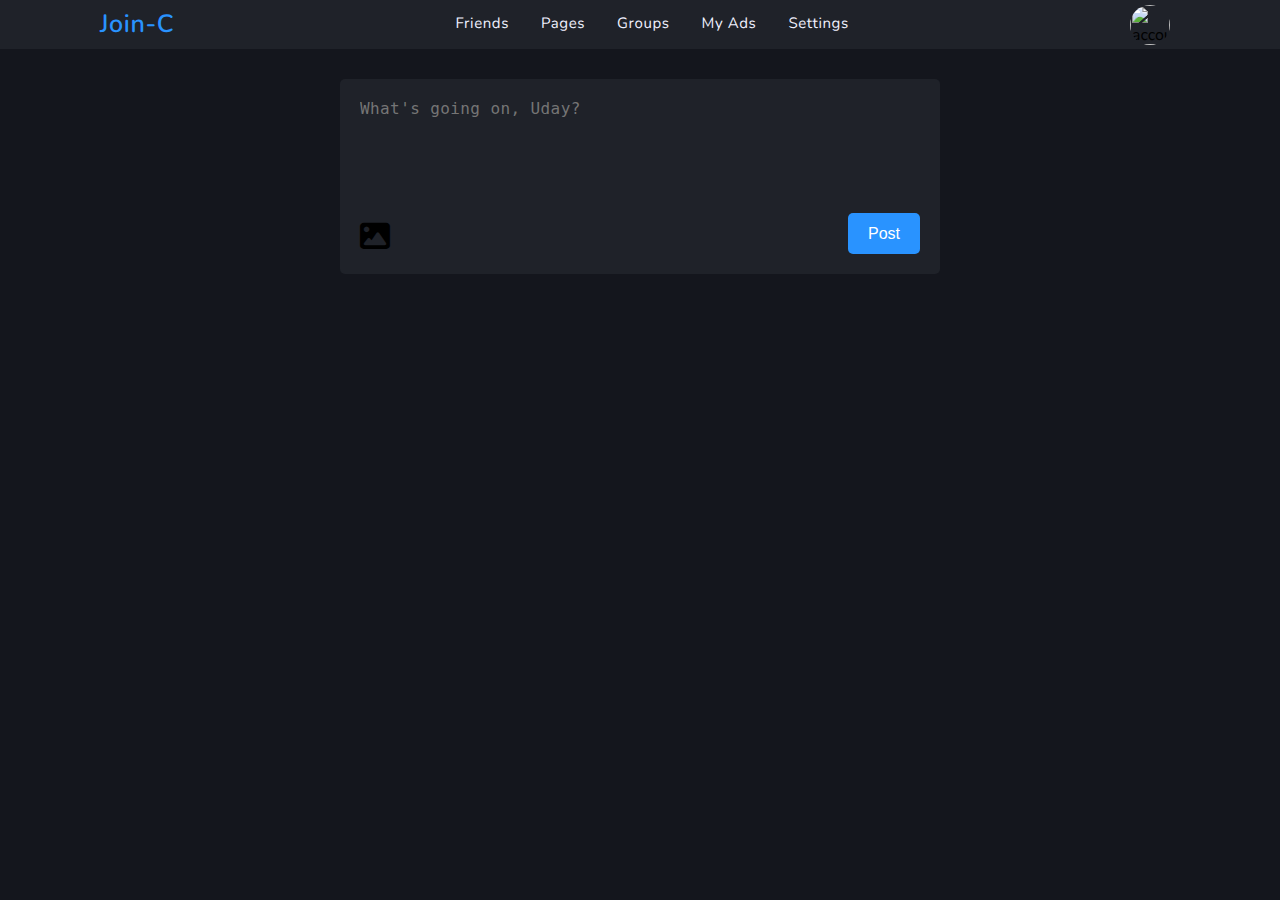
==== index.html @ b22f1b43 "login page created" ====
<!DOCTYPE html>
<html lang="en">

<head>

  <meta charset="UTF-8">
  <meta http-equiv="X-UA-Compatible" content="IE=edge">
  <meta name="viewport" content="width=device-width, initial-scale=1.0">
  <title>Join-C</title>
  <link rel="stylesheet" href="./assests/styles/index.css" media="all">
  <script defer src="./assests/script/index.js"></script>
  <link rel="Shortcut icon" href="./assets/images/logo.png" type="image/x-icon">
  <link rel="preconnect" href="https://fonts.googleapis.com">
  <link rel="preconnect" href="https://fonts.gstatic.com" crossorigin>
  <link
    href="https://fonts.googleapis.com/css2?family=Nunito:ital,wght@0,200;0,300;0,400;0,500;0,600;0,700;0,800;1,600;1,700&display=swap"
    rel="stylesheet">
  <link rel="stylesheet" href="https://cdnjs.cloudflare.com/ajax/libs/font-awesome/6.3.0/css/all.min.css" />

</head>

<body data-new-gr-c-s-check-loaded="14.1101.0" data-gr-ext-installed="">
  <header>
    <div class="container flex">
      <div class="head-1">
        <h1>Join-C</h1>
      </div>
      <nav>
        <ul>
          <li><a href="#">Friends</a></li>
          <li><a href="#">Pages</a></li>
          <li><a href="#">Groups</a></li>
          <li><a href="#">My Ads</a></li>
          <li><a href="#">Settings</a></li>
        </ul>
      </nav>
      <div class="icon-1">
        <img src="./assets/images/logo.png" title="account-info">
        <div id="account-info"></div>
      </div>
    </div>
  </header>

  <main>
    <div class="container">
      <div id="form">
        <textarea name="textarea" id="textarea" rows="6" placeholder="What's going on, Uday?"></textarea>
        <div id="content">
          <label for="upload-file" class="upload-file">
            <i class="fa-solid fa-image"></i>
            <span id="file-name"></span>
          </label>
          <input type="file" name="upload-file" id="upload-file">
          <button id="submit-file">Post</button>
        </div>
      </div>
      <div id="post-area">

      </div>
    </div>
  </main>
</body>

</html>
---- assests/styles/index.css ----
@import url(./reset.css);

/* CONTAINER */

.container {
  width: min(100% - 30px, 1080px);
  margin-inline: auto;
}

body {
  background-color: #14161d;
}

/* HEADER */

header {
  background-color: #1f2229;
}

header .flex {
  display: flex;
  justify-content: space-between;
}

.head-1 h1 {
  font-size: 25px;
  color: #2993ff;
  font-weight: 600;
  line-height: 49px;
  letter-spacing: 0.6px;
}

nav ul {
  list-style-type: none;
  margin: 0;
  padding: 0;
  overflow: hidden;
}

nav ul li {
  display: inline;
  float: left;
}

nav ul li a {
  flex: 1;
  display: block;
  padding: 13px 16px;
  text-align: center;
  color: #f0f1ff;
  font-size: 15px;
  letter-spacing: 0.6px;
  text-decoration: none;
  transition: all 0.5s ease-out;
}

nav ul li a:hover,
a:focus,
a:active {
  background-color: #2993ff;
}

.icon-1 {
  margin: auto 0;
  cursor: pointer;
}

.icon-1 img {
  height: 40px;
  width: 40px;
  border-radius: 50%;
  float: left;
  margin-right: 10px;
}

/* HEADER ENDS */

/* MAIN */

#form {
  width: 600px;
  height: auto;
  margin: 30px auto 0;
  padding: 20px;
  display: flex;
  flex-direction: column;
  justify-content: center;
  border-radius: 5px;
  background-color: #1f2229;
  margin-bottom: 3rem;
}

#textarea {
  letter-spacing: 0.4px;
  font-size: 16px;
  background-color: transparent;
  resize: none;
  color: #fff;
}

#content {
  display: flex;
  justify-content: space-between;
}

#submit-file {
  text-align: center;
  padding: 8px 20px;
  border-radius: 5px;
  background-color: #2993ff;
  font-size: 16px;
  color: #fff;
  cursor: pointer;
}

span {
  font-size: 16px;
}

#post-area {
  border-radius: 5px;
  display: grid;
  justify-content: center;
  align-items: center;
  gap: 3rem;
}

.post {
  width: 600px;
  min-height: 110px;
  height: fit-content;
  padding: 10px;
  color: #000;
  background-color: #fff;
  border-radius: 5px;
}

.postHead {
  display: flex;
  justify-content: space-between;
  line-height: 40px;
  font-size: 17px;
  letter-spacing: 0.2px;
}

.postHead img {
  height: 40px;
  width: 40px;
  border-radius: 50%;
  float: left;
  margin-right: 10px;
}

.postBody {
  margin: 15px 0px;
  font-size: 16px;
  font-weight: 400;
}

#upload-file {
  display: none;
}

.upload-file {
  padding-top: 8px;
  cursor: pointer;
}

.upload-file i {
  font-size: 30px;
}

.icon-1:focus #account-info {
  display: block;
}

.icon-1 #account-info {
  display: none;
  position: absolute;
  background-color: #3c3f4b;
  padding: 10px;
  min-width: 200px;
  top: 80px;
  right: 85px;
  color: #fff;
  font-size: 16px;
  border-radius: 5px;
}

/* MAIN ENDS */

/* MEDIA QUERIES */
@media screen and (max-width: 768px) {
  .container {
    width: 100%;
    margin: 0 15px;
  }
  #form {
    width: 90%;
    padding: 10px;
  }
  .post {
    width: 90%;
  }
  .icon-1 #account-info {
    top: 60px;
    right: 10px;
  }
}

@media screen and (max-width: 300px) {
  .head-1 h1 {
    font-size: 16px;
    line-height: 30px;
  }

  nav ul li a {
    font-size: 12px;
    padding: 8px 10px;
  }

  .postHead,
  .icon-1 img {
    height: 20px;
    width: 20px;
  }

  #form {
    width: 90%;
    padding: 8px;
  }

  .post {
    width: 100%;
  }

  .icon-1 #account-info {
    top: 40px;
    right: -30px;
  }
}
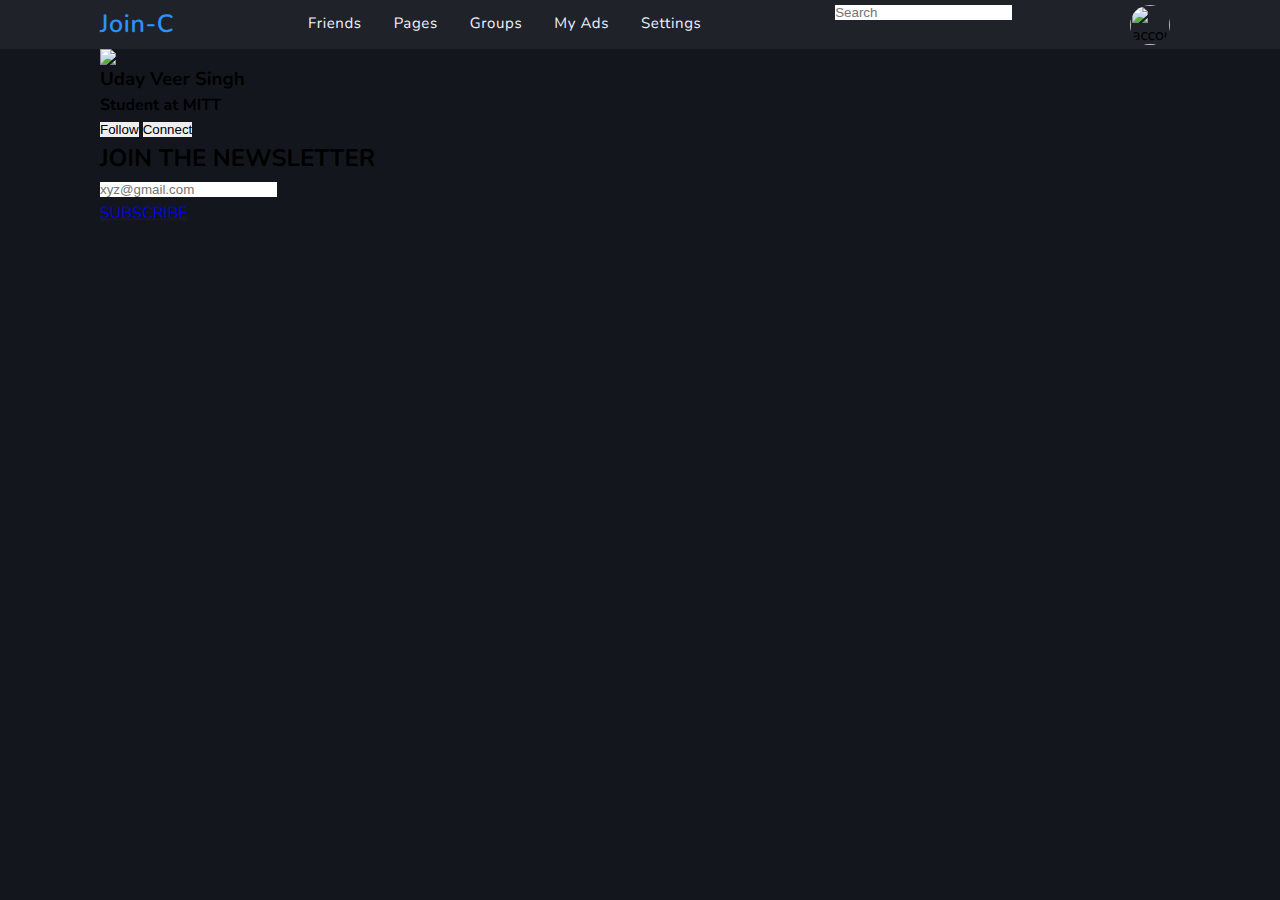
==== commit 1d1256fc: "functionality check" ====
--- a/index.html
+++ b/index.html
@@ -1,64 +1,92 @@
 <!DOCTYPE html>
 <html lang="en">
+  <head>
+    <meta charset="UTF-8" />
+    <meta http-equiv="X-UA-Compatible" content="IE=edge" />
+    <meta name="viewport" content="width=device-width, initial-scale=1.0" />
+    <title>Join-C</title>
+    <link rel="stylesheet" href="./assests/styles/index.css" media="all" />
+    <script defer src="./assests/script/index.js"></script>
+    <link
+      rel="Shortcut icon"
+      href="./assests/images/logo.png"
+      type="image/x-icon"
+    />
+    <link rel="preconnect" href="https://fonts.googleapis.com" />
+    <link rel="preconnect" href="https://fonts.gstatic.com" crossorigin />
+    <link
+      href="https://fonts.googleapis.com/css2?family=Nunito:ital,wght@0,200;0,300;0,400;0,500;0,600;0,700;0,800;1,600;1,700&display=swap"
+      rel="stylesheet"
+    />
+    <link
+      rel="stylesheet"
+      href="https://cdnjs.cloudflare.com/ajax/libs/font-awesome/6.3.0/css/all.min.css"
+    />
+  </head>
 
-<head>
-
-  <meta charset="UTF-8">
-  <meta http-equiv="X-UA-Compatible" content="IE=edge">
-  <meta name="viewport" content="width=device-width, initial-scale=1.0">
-  <title>Join-C</title>
-  <link rel="stylesheet" href="./assests/styles/index.css" media="all">
-  <script defer src="./assests/script/index.js"></script>
-  <link rel="Shortcut icon" href="./assets/images/logo.png" type="image/x-icon">
-  <link rel="preconnect" href="https://fonts.googleapis.com">
-  <link rel="preconnect" href="https://fonts.gstatic.com" crossorigin>
-  <link
-    href="https://fonts.googleapis.com/css2?family=Nunito:ital,wght@0,200;0,300;0,400;0,500;0,600;0,700;0,800;1,600;1,700&display=swap"
-    rel="stylesheet">
-  <link rel="stylesheet" href="https://cdnjs.cloudflare.com/ajax/libs/font-awesome/6.3.0/css/all.min.css" />
-
-</head>
-
-<body data-new-gr-c-s-check-loaded="14.1101.0" data-gr-ext-installed="">
-  <header>
-    <div class="container flex">
-      <div class="head-1">
-        <h1>Join-C</h1>
-      </div>
-      <nav>
-        <ul>
-          <li><a href="#">Friends</a></li>
-          <li><a href="#">Pages</a></li>
-          <li><a href="#">Groups</a></li>
-          <li><a href="#">My Ads</a></li>
-          <li><a href="#">Settings</a></li>
-        </ul>
-      </nav>
-      <div class="icon-1">
-        <img src="./assets/images/logo.png" title="account-info">
-        <div id="account-info"></div>
-      </div>
-    </div>
-  </header>
-
-  <main>
-    <div class="container">
-      <div id="form">
-        <textarea name="textarea" id="textarea" rows="6" placeholder="What's going on, Uday?"></textarea>
-        <div id="content">
-          <label for="upload-file" class="upload-file">
-            <i class="fa-solid fa-image"></i>
-            <span id="file-name"></span>
-          </label>
-          <input type="file" name="upload-file" id="upload-file">
-          <button id="submit-file">Post</button>
+  <body data-new-gr-c-s-check-loaded="14.1101.0" data-gr-ext-installed="">
+    <header>
+      <div class="container flex">
+        <div class="head-1">
+          <h1>Join-C</h1>
+        </div>
+        <nav>
+          <ul>
+            <li><a href="#">Friends</a></li>
+            <li><a href="#">Pages</a></li>
+            <li><a href="#">Groups</a></li>
+            <li><a href="#">My Ads</a></li>
+            <li><a href="#">Settings</a></li>
+          </ul>
+        </nav>
+        <div class="search">
+          <input type="text" placeholder="Search" />
+        </div>
+        <div class="icon-1">
+          <img src="./assests/images/logo.png" title="account-info" />
+          <div id="account-info"></div>
         </div>
       </div>
-      <div id="post-area">
+    </header>
 
+    <main>
+      <div class="container">
+        <div id="page">
+          <div id="left-box" class="box">
+            <div class="left-box">
+              <img src="./assests/images/logo.png" />
+              <h3>Uday Veer Singh</h3>
+              <h4>Student at MITT</h4>
+            </div>
+            <div class="followers">
+              <button class="btn-1" type="button">Follow</button>
+              <button class="btn-2" type="button">Connect</button>
+            </div>
+          </div>
+          <div id="center-box" class="box">
+            <div id="users"></div>
+          </div>
+
+          <div id="right-box" class="box">
+            <div class="right-box">
+              <div class="join-newsletter block">
+                <h2 class="titular">JOIN THE NEWSLETTER</h2>
+                <div class="input-container">
+                  <input
+                    type="text"
+                    placeholder="xyz@gmail.com"
+                    class="email text-input"
+                  />
+                  <div class="input-icon envelope-icon-newsletter">
+                    <span class="fontawesome-envelope scnd-font-color"></span>
+                  </div>
+                </div>
+                <a class="subscribe button" href="#21">SUBSCRIBE</a>
+              </div>
+            </div>
+          </div>
+        </div>
       </div>
-    </div>
-  </main>
-</body>
-
-</html>+    </main>
+  </body>
+</html>
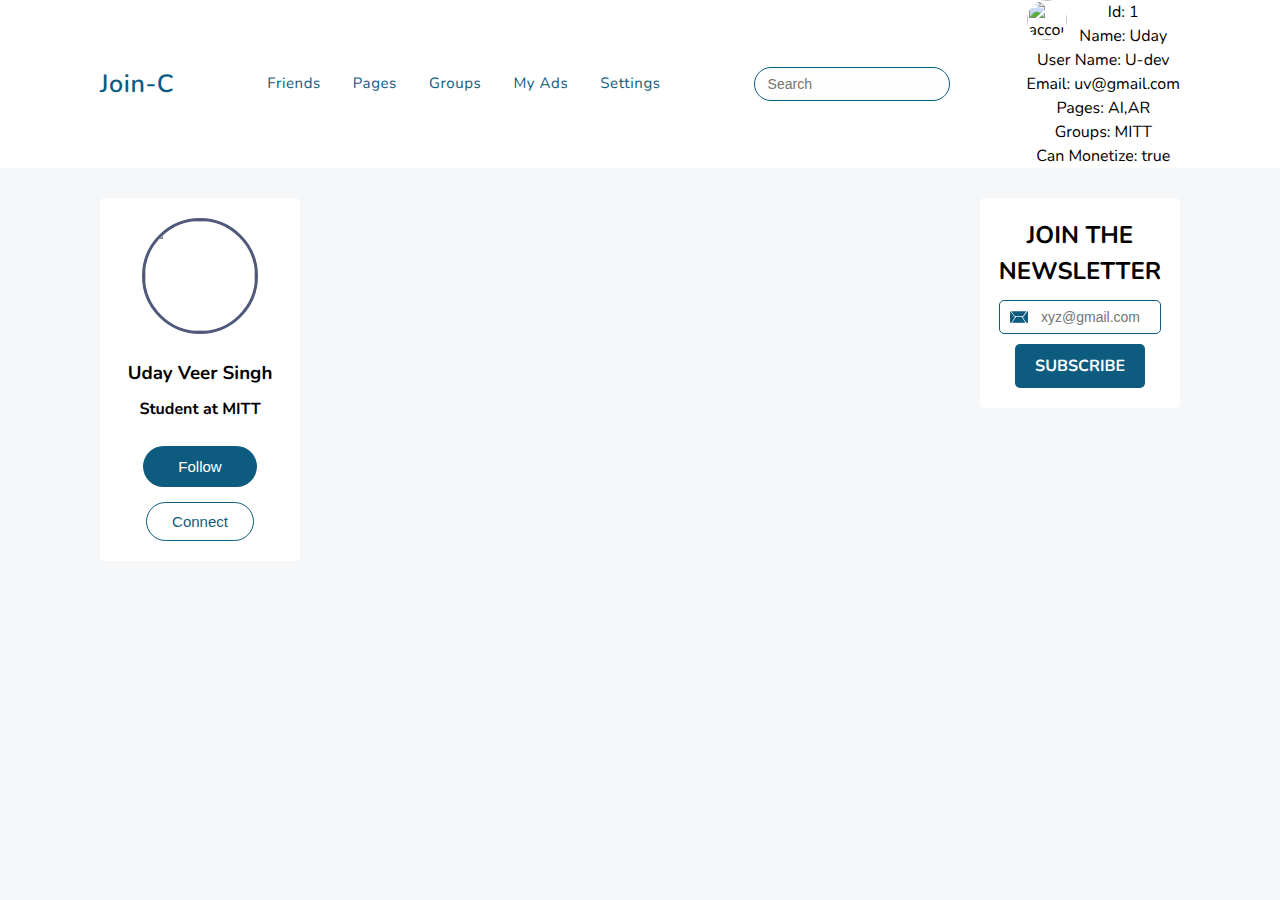
==== commit d9785d62: "design check" ====
--- a/index.html
+++ b/index.html
@@ -77,9 +77,6 @@
                     placeholder="xyz@gmail.com"
                     class="email text-input"
                   />
-                  <div class="input-icon envelope-icon-newsletter">
-                    <span class="fontawesome-envelope scnd-font-color"></span>
-                  </div>
                 </div>
                 <a class="subscribe button" href="#21">SUBSCRIBE</a>
               </div>
--- a/assests/styles/index.css
+++ b/assests/styles/index.css
@@ -7,24 +7,30 @@
   margin-inline: auto;
 }
 
+:root {
+  --app-blue: #0d5c7f;
+}
+
 body {
-  background-color: #14161d;
+  background-color: #f6f7f9;
 }
 
 /* HEADER */
 
 header {
-  background-color: #1f2229;
+  background-color: #fff;
 }
 
 header .flex {
   display: flex;
   justify-content: space-between;
+  align-items: center;
+  text-align: center;
 }
 
 .head-1 h1 {
   font-size: 25px;
-  color: #2993ff;
+  color: var(--app-blue);
   font-weight: 600;
   line-height: 49px;
   letter-spacing: 0.6px;
@@ -47,7 +53,7 @@
   display: block;
   padding: 13px 16px;
   text-align: center;
-  color: #f0f1ff;
+  color: #0d5c7f;
   font-size: 15px;
   letter-spacing: 0.6px;
   text-decoration: none;
@@ -57,7 +63,22 @@
 nav ul li a:hover,
 a:focus,
 a:active {
-  background-color: #2993ff;
+  color: #fff;
+  background-color: var(--app-blue);
+}
+
+.search input[type="text"] {
+  border: 1px solid #0d5c7f;
+  border-radius: 50px;
+  padding: 8px 0px 8px 13px;
+  font-size: 14px;
+  font-weight: 40;
+  color: #fff;
+  background: rgb(250 250 250 / 0.15) url(../images/search.png) no-repeat 155px
+    45%;
+  background-size: 15px;
+  transition: border-color 0.25 ease-in-out;
+  display: inline;
 }
 
 .icon-1 {
@@ -70,121 +91,205 @@
   width: 40px;
   border-radius: 50%;
   float: left;
-  margin-right: 10px;
+  /* margin-right: 10px; */
 }
 
 /* HEADER ENDS */
 
 /* MAIN */
 
-#form {
-  width: 600px;
+#page {
+  display: flex;
+  flex-direction: row;
+  justify-content: space-between;
+  gap: 30px;
+  margin: 0 auto;
+}
+
+.box {
+  width: 200px;
   height: auto;
+  border-radius: 5px;
+}
+
+#center-box {
+  flex-grow: 1;
+  flex-shrink: 0;
+}
+
+#left-box {
+  height: 100%;
+  width: 200px;
+
+  background-color: #fff;
   margin: 30px auto 0;
   padding: 20px;
-  display: flex;
-  flex-direction: column;
-  justify-content: center;
-  border-radius: 5px;
-  background-color: #1f2229;
+}
+
+.left-box {
+  display: flex;
+  align-items: center;
+  justify-content: center;
+  flex-direction: column;
+  gap: 10px;
+}
+
+.left-box img {
+  border-radius: 100%;
+  overflow: hidden;
+  margin: 0 auto 15px;
+  border: 3px solid #50597b;
+  width: 110px;
+  height: 110px;
+  box-sizing: content-box;
+}
+
+.followers {
+  display: flex;
+  flex-direction: column;
+  align-items: center;
+  justify-content: center;
+  margin-top: 10px;
+}
+
+.followers .btn-1 {
+  padding: 12px 35px;
+  background-color: #0d5c7f;
+  color: #fff;
+  border-radius: 25px;
+  font-size: 15px;
+  margin: 15px 0px;
+  cursor: pointer;
+}
+
+.followers .btn-2 {
+  padding: 10px 25px;
+  border: 1px solid #0d5c7f;
+  background-color: transparent;
+  color: #0d5c7f;
+  border-radius: 25px;
+  font-size: 15px;
+  cursor: pointer;
+}
+
+#right-box {
+  height: 100%;
+  width: 200px;
+  background-color: #fff;
+  margin: 30px auto 0;
+  padding: 20px;
+}
+
+#form {
+  margin: 30px auto 0;
+  padding: 20px;
+  display: flex;
+  flex-direction: column;
+  justify-content: center;
+  border-radius: 5px;
+  background-color: #fff;
   margin-bottom: 3rem;
 }
 
-#textarea {
-  letter-spacing: 0.4px;
+.user-profile {
+  background: #fff;
+  border-radius: 5px;
+  margin: 10px auto 0;
+  padding: 20px 30px 0px;
+  display: flex;
+  flex-direction: row;
+  align-items: center;
+  justify-content: space-between;
+}
+
+.user-profile img {
+  width: 100%;
+  max-width: 100px;
+  border-radius: 50%;
+  margin-bottom: 20px;
+}
+
+.user-profile .fullname {
+  font-size: 24px;
+  font-weight: bold;
+  margin: 20px 0px 40px;
+}
+
+.user-profile .description {
+  display: flex;
+  flex-direction: column;
+  align-items: center;
+  justify-content: center;
+  margin-bottom: 20px;
+}
+
+.user-profile .description div {
+  display: flex;
+  align-items: center;
+  justify-content: center;
+  font-weight: bold;
+}
+
+.user-profile .description div span {
+  margin-left: 10px;
+}
+
+.user-profile .city {
+  font-weight: 500;
+}
+
+#right-box {
+  height: 100%;
+  width: 200px;
+  text-align: center;
+  background-color: #fff;
+  margin: 30px auto 0;
+  padding: 20px;
+}
+
+.right-box {
+  display: flex;
+  align-items: center;
+  justify-content: center;
+  flex-direction: column;
+  gap: 10px;
+}
+
+.titular {
+  margin-bottom: 10px;
+}
+
+.input-container input[type="text"] {
+  width: 162px;
+  border: 1px solid #0d5c7f;
+  border-radius: 5px;
+  padding: 8px 0px 8px 41px;
+  font-size: 14px;
+  color: #fff;
+  background: rgb(250 250 250 / 0.15) url(../images/email.png) no-repeat 10px
+    48%;
+  background-size: 18px;
+  transition: border-color 0.25 ease-in-out;
+  display: inline;
+}
+
+.subscribe.button {
+  background: #0d5c7f;
+  margin-top: 10px;
+  color: #fff;
+  text-decoration: none;
+}
+
+.button {
+  display: block;
+  width: 130px;
+  line-height: 44px;
   font-size: 16px;
-  background-color: transparent;
-  resize: none;
-  color: #fff;
-}
-
-#content {
-  display: flex;
-  justify-content: space-between;
-}
-
-#submit-file {
+  font-weight: 700;
   text-align: center;
-  padding: 8px 20px;
-  border-radius: 5px;
-  background-color: #2993ff;
-  font-size: 16px;
-  color: #fff;
-  cursor: pointer;
-}
-
-span {
-  font-size: 16px;
-}
-
-#post-area {
-  border-radius: 5px;
-  display: grid;
-  justify-content: center;
-  align-items: center;
-  gap: 3rem;
-}
-
-.post {
-  width: 600px;
-  min-height: 110px;
-  height: fit-content;
-  padding: 10px;
-  color: #000;
-  background-color: #fff;
-  border-radius: 5px;
-}
-
-.postHead {
-  display: flex;
-  justify-content: space-between;
-  line-height: 40px;
-  font-size: 17px;
-  letter-spacing: 0.2px;
-}
-
-.postHead img {
-  height: 40px;
-  width: 40px;
-  border-radius: 50%;
-  float: left;
-  margin-right: 10px;
-}
-
-.postBody {
-  margin: 15px 0px;
-  font-size: 16px;
-  font-weight: 400;
-}
-
-#upload-file {
-  display: none;
-}
-
-.upload-file {
-  padding-top: 8px;
-  cursor: pointer;
-}
-
-.upload-file i {
-  font-size: 30px;
-}
-
-.icon-1:focus #account-info {
-  display: block;
-}
-
-.icon-1 #account-info {
-  display: none;
-  position: absolute;
-  background-color: #3c3f4b;
-  padding: 10px;
-  min-width: 200px;
-  top: 80px;
-  right: 85px;
-  color: #fff;
-  font-size: 16px;
-  border-radius: 5px;
+  margin: 0 auto;
+  border-radius: 5px;
+  transition: background 0.3s;
 }
 
 /* MAIN ENDS */
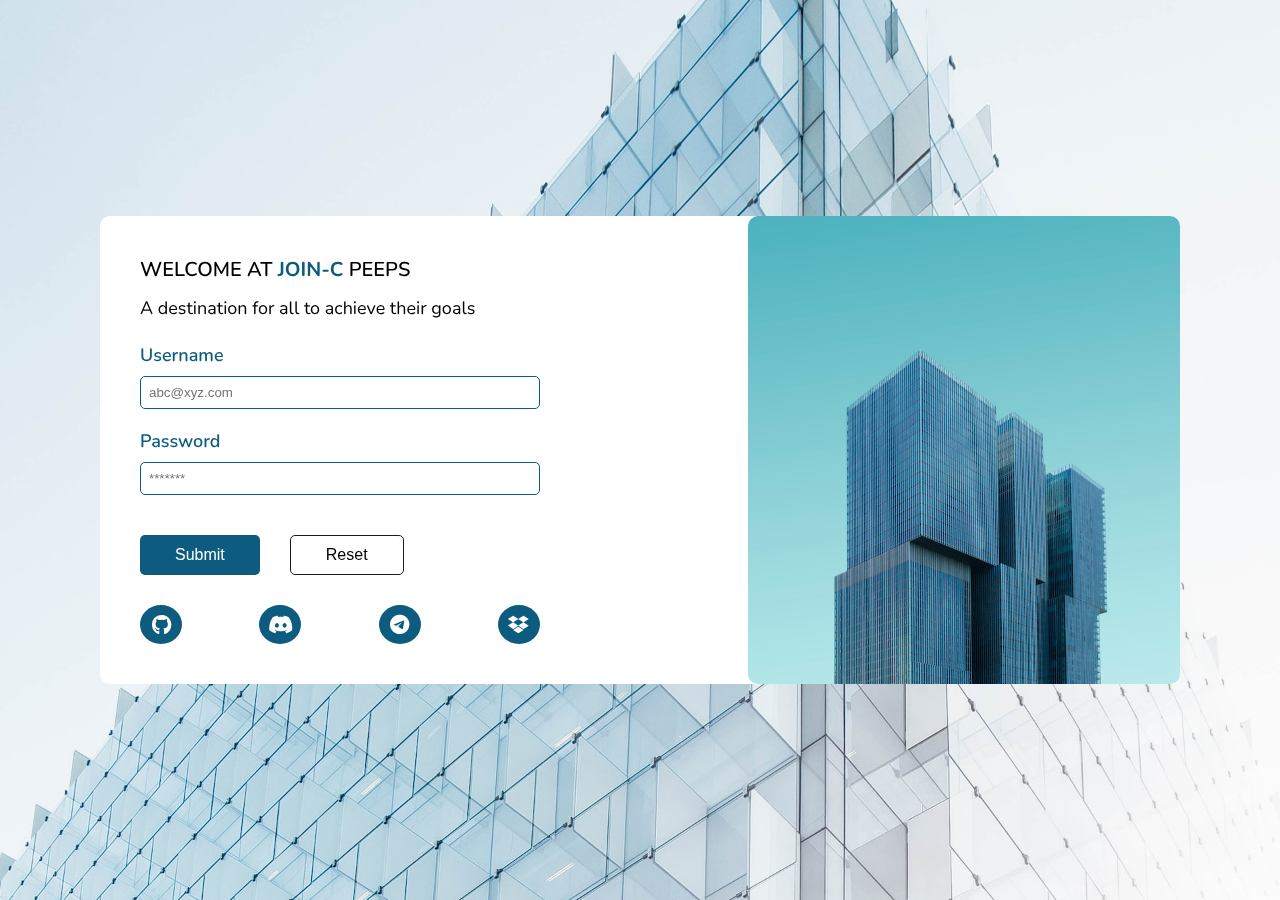
==== commit 910df349: "file check" ====
--- a/index.html
+++ b/index.html
@@ -1,89 +1,70 @@
 <!DOCTYPE html>
 <html lang="en">
-  <head>
-    <meta charset="UTF-8" />
-    <meta http-equiv="X-UA-Compatible" content="IE=edge" />
-    <meta name="viewport" content="width=device-width, initial-scale=1.0" />
-    <title>Join-C</title>
-    <link rel="stylesheet" href="./assests/styles/index.css" media="all" />
-    <script defer src="./assests/script/index.js"></script>
-    <link
-      rel="Shortcut icon"
-      href="./assests/images/logo.png"
-      type="image/x-icon"
-    />
-    <link rel="preconnect" href="https://fonts.googleapis.com" />
-    <link rel="preconnect" href="https://fonts.gstatic.com" crossorigin />
-    <link
-      href="https://fonts.googleapis.com/css2?family=Nunito:ital,wght@0,200;0,300;0,400;0,500;0,600;0,700;0,800;1,600;1,700&display=swap"
-      rel="stylesheet"
-    />
-    <link
-      rel="stylesheet"
-      href="https://cdnjs.cloudflare.com/ajax/libs/font-awesome/6.3.0/css/all.min.css"
-    />
-  </head>
 
-  <body data-new-gr-c-s-check-loaded="14.1101.0" data-gr-ext-installed="">
-    <header>
-      <div class="container flex">
-        <div class="head-1">
-          <h1>Join-C</h1>
-        </div>
-        <nav>
-          <ul>
-            <li><a href="#">Friends</a></li>
-            <li><a href="#">Pages</a></li>
-            <li><a href="#">Groups</a></li>
-            <li><a href="#">My Ads</a></li>
-            <li><a href="#">Settings</a></li>
-          </ul>
-        </nav>
-        <div class="search">
-          <input type="text" placeholder="Search" />
-        </div>
-        <div class="icon-1">
-          <img src="./assests/images/logo.png" title="account-info" />
-          <div id="account-info"></div>
-        </div>
-      </div>
-    </header>
+<head>
+  <meta charset="UTF-8">
+  <meta http-equiv="X-UA-Compatible" content="IE=edge">
+  <meta name="viewport" content="width=device-width, initial-scale=1.0">
+  <title>Join-C</title>
+  <link rel="stylesheet" href="./assests/styles/index.css" media="all">
+  <script src="./assests/script/index.js" defer></script>
+  <link rel="Shortcut icon" href="./assests/images/Ico.png" type="image/x-icon">
+  <link rel="preconnect" href="https://fonts.googleapis.com">
+  <link rel="preconnect" href="https://fonts.gstatic.com" crossorigin>
+  <link rel="preconnect" href="https://fonts.googleapis.com">
+  <link rel="preconnect" href="https://fonts.gstatic.com" crossorigin>
+  <link href="https://fonts.googleapis.com/css2?family=Nunito+Sans:wght@300;700&family=Nunito:wght@200&display=swap"
+    rel="stylesheet">
+  <link rel="stylesheet" href="https://cdnjs.cloudflare.com/ajax/libs/font-awesome/6.3.0/css/all.min.css" />
 
-    <main>
+</head>
+
+<body>
+  <main>
+
+    <section id="form">
       <div class="container">
-        <div id="page">
-          <div id="left-box" class="box">
-            <div class="left-box">
-              <img src="./assests/images/logo.png" />
-              <h3>Uday Veer Singh</h3>
-              <h4>Student at MITT</h4>
-            </div>
-            <div class="followers">
-              <button class="btn-1" type="button">Follow</button>
-              <button class="btn-2" type="button">Connect</button>
-            </div>
+        <div class="contact">
+          <div class="contact-left page3-box">
+            <h3>Welcome at <span class="c-name">Join-C</span> peeps</h3>
+            <p>A destination for all to achieve their goals</p>
+            <form>
+              <div class="input">
+                <div class="input-info">
+                  <label for="email">Username</label>
+                  <input type="email" id="email" name="email" placeholder="abc@xyz.com" required>
+                </div>
+              </div>
+
+              <div class="input">
+                <div class="input-info">
+                  <label for="password">Password</label>
+                  <input type="password" id="password" name="password" placeholder="*******">
+                </div>
+              </div>
+
+              <div class="btn">
+                <button type="button" onclick="saveData()" id="save_btn" class="btn-1">Submit</button>
+                <button class="btn-2" type="reset">Reset</button>
+              </div>
+              <div class="social">
+                <a href="#"><i class="fa-brands fa-github"></i></a>
+                <a href="#"><i class="fa-brands fa-discord"></i></a>
+                <a href="#"><i class="fa-brands fa-telegram"></i></a>
+                <a href="#"><i class="fa-brands fa-dropbox"></i></a>
+              </div>
+            </form>
           </div>
-          <div id="center-box" class="box">
-            <div id="users"></div>
-          </div>
-
-          <div id="right-box" class="box">
-            <div class="right-box">
-              <div class="join-newsletter block">
-                <h2 class="titular">JOIN THE NEWSLETTER</h2>
-                <div class="input-container">
-                  <input
-                    type="text"
-                    placeholder="xyz@gmail.com"
-                    class="email text-input"
-                  />
-                </div>
-                <a class="subscribe button" href="#21">SUBSCRIBE</a>
-              </div>
-            </div>
+          <div class="contact-right page3-box-1">
           </div>
         </div>
       </div>
-    </main>
-  </body>
-</html>
+    </section>
+
+
+  </main>
+
+  </footer>
+</body>
+
+</html>--- a/assests/styles/index.css
+++ b/assests/styles/index.css
@@ -1,346 +1,229 @@
 @import url(./reset.css);
 
-/* CONTAINER */
+input::-webkit-outer-spin-button,
+input::-webkit-inner-spin-button {
+  -webkit-appearance: none;
+  margin: 0;
+}
+
+:root {
+  --app-blue: #0d5c7f;
+  --app-blue-hover: #364ee6;
+  --app-grey: #fafafa;
+  --app-light-white: #f1f1f1;
+}
 
 .container {
   width: min(100% - 30px, 1080px);
   margin-inline: auto;
 }
 
-:root {
-  --app-blue: #0d5c7f;
-}
+html {
+  scroll-behavior: smooth;
+}
+
+/* BODY */
 
 body {
-  background-color: #f6f7f9;
-}
-
-/* HEADER */
-
-header {
+  height: 100vh;
+  background: url(../images/bg1.jpg) no-repeat center center / cover;
+  display: grid;
+  align-items: center;
+}
+
+.contact h3 {
+  font-size: 20px;
+  font-weight: 600;
+  margin-bottom: 10px;
+  text-transform: uppercase;
+}
+
+.c-name {
+  color: var(--app-blue);
+  font-weight: 700;
+}
+
+p {
+  font-size: 18px;
+  margin-bottom: 20px;
+}
+.page3-box {
+  align-items: center;
+  padding: 20px 0;
+  opacity: 0;
+  transition: all 1s;
+  filter: blur(5px);
+  transform: translate(-100%);
+}
+
+.page3-box-1 {
+  align-items: center;
+  padding: 20px 0;
+  opacity: 0;
+  transition: all 1s;
+  filter: blur(5px);
+  transform: translateX(100%);
+}
+
+.show {
+  opacity: 1;
+  filter: blur(0);
+  transform: translate(0);
+}
+
+.contact {
+  width: 100%;
+  display: flex;
   background-color: #fff;
-}
-
-header .flex {
+  margin: 5% 0px;
+  border-radius: 10px;
+}
+.contact-left {
+  flex-basis: 60%;
+  padding: 40px;
+}
+
+.contact-right {
+  background: url(../images/bg.jpg) no-repeat center center / cover;
+
+  flex-basis: 40%;
+  padding: 40px;
+  border-radius: 10px;
+}
+.input {
   display: flex;
   justify-content: space-between;
-  align-items: center;
-  text-align: center;
-}
-
-.head-1 h1 {
-  font-size: 25px;
+  margin-bottom: 20px;
+}
+
+input {
+  width: 400px;
+  border: 1px solid #0d5c7f;
+  outline: none;
+  padding: 8px;
+  /* box-shadow: 1px 1px #555; */
+  border-radius: 5px;
+}
+
+label {
+  margin-bottom: 6px;
+  display: block;
   color: var(--app-blue);
   font-weight: 600;
-  line-height: 49px;
-  letter-spacing: 0.6px;
-}
-
-nav ul {
-  list-style-type: none;
-  margin: 0;
-  padding: 0;
-  overflow: hidden;
-}
-
-nav ul li {
-  display: inline;
-  float: left;
-}
-
-nav ul li a {
-  flex: 1;
-  display: block;
-  padding: 13px 16px;
-  text-align: center;
-  color: #0d5c7f;
-  font-size: 15px;
-  letter-spacing: 0.6px;
-  text-decoration: none;
-  transition: all 0.5s ease-out;
-}
-
-nav ul li a:hover,
-a:focus,
-a:active {
+  font-size: 18px;
+}
+
+.btn {
+  display: flex;
+  gap: 30px;
+}
+
+.btn-1 {
+  cursor: pointer;
+  padding: 10px 35px;
+  font-size: 16px;
+  background-color: var(--app-blue);
+  color: #fcfcfc;
+  border-radius: 5px;
+  margin-top: 20px;
+  outline: none;
+}
+.btn-1:hover {
+  box-shadow: 0 0 5px 2px rgb(158, 158, 158);
+
+  cursor: pointer;
+}
+.btn-2 {
+  cursor: pointer;
+  padding: 10px 35px;
+  font-size: 16px;
+  background-color: transparent;
+  border-radius: 5px;
+  margin-top: 20px;
+  border: 1px solid #1b1c1e;
+}
+.btn-2:hover {
+  box-shadow: 0 0 5px 2px rgb(158, 158, 158);
+
+  cursor: pointer;
+}
+.contact-right h3 {
+  color: #fff;
+  font-size: 18px;
+  font-weight: 700;
+  margin-bottom: 20px;
+  letter-spacing: 0.3px;
+}
+
+tr td:first-child {
+  padding-right: 20px;
+  font-size: 18px;
+  color: var(--app-dark-bg);
+  font-weight: 600;
+}
+tr td {
+  padding: 10px;
+  font-size: 18px;
+  color: var(--app-light-white);
+}
+
+.social {
+  width: 400px;
+  display: flex;
+  justify-content: space-between;
+}
+
+.social a {
+  width: 42px;
+  height: 39px;
+  display: flex;
+  align-items: center;
+  justify-content: center;
+  border-radius: 50%;
+  margin: 30px 0px 0px 0px;
   color: #fff;
   background-color: var(--app-blue);
-}
-
-.search input[type="text"] {
-  border: 1px solid #0d5c7f;
-  border-radius: 50px;
-  padding: 8px 0px 8px 13px;
-  font-size: 14px;
-  font-weight: 40;
+  text-decoration: none;
+  font-size: 20px;
+  line-height: 55px;
+}
+
+.social a:hover {
+  transform: scale(1.3);
+  transition: 0.3s ease-in-out;
   color: #fff;
-  background: rgb(250 250 250 / 0.15) url(../images/search.png) no-repeat 155px
-    45%;
-  background-size: 15px;
-  transition: border-color 0.25 ease-in-out;
-  display: inline;
-}
-
-.icon-1 {
-  margin: auto 0;
-  cursor: pointer;
-}
-
-.icon-1 img {
-  height: 40px;
-  width: 40px;
-  border-radius: 50%;
-  float: left;
-  /* margin-right: 10px; */
-}
-
-/* HEADER ENDS */
-
-/* MAIN */
-
-#page {
-  display: flex;
-  flex-direction: row;
-  justify-content: space-between;
-  gap: 30px;
-  margin: 0 auto;
-}
-
-.box {
-  width: 200px;
-  height: auto;
-  border-radius: 5px;
-}
-
-#center-box {
-  flex-grow: 1;
-  flex-shrink: 0;
-}
-
-#left-box {
-  height: 100%;
-  width: 200px;
-
-  background-color: #fff;
-  margin: 30px auto 0;
-  padding: 20px;
-}
-
-.left-box {
-  display: flex;
-  align-items: center;
-  justify-content: center;
-  flex-direction: column;
-  gap: 10px;
-}
-
-.left-box img {
-  border-radius: 100%;
-  overflow: hidden;
-  margin: 0 auto 15px;
-  border: 3px solid #50597b;
-  width: 110px;
-  height: 110px;
-  box-sizing: content-box;
-}
-
-.followers {
-  display: flex;
-  flex-direction: column;
-  align-items: center;
-  justify-content: center;
-  margin-top: 10px;
-}
-
-.followers .btn-1 {
-  padding: 12px 35px;
-  background-color: #0d5c7f;
-  color: #fff;
-  border-radius: 25px;
-  font-size: 15px;
-  margin: 15px 0px;
-  cursor: pointer;
-}
-
-.followers .btn-2 {
-  padding: 10px 25px;
-  border: 1px solid #0d5c7f;
-  background-color: transparent;
-  color: #0d5c7f;
-  border-radius: 25px;
-  font-size: 15px;
-  cursor: pointer;
-}
-
-#right-box {
-  height: 100%;
-  width: 200px;
-  background-color: #fff;
-  margin: 30px auto 0;
-  padding: 20px;
-}
-
-#form {
-  margin: 30px auto 0;
-  padding: 20px;
-  display: flex;
-  flex-direction: column;
-  justify-content: center;
-  border-radius: 5px;
-  background-color: #fff;
-  margin-bottom: 3rem;
-}
-
-.user-profile {
-  background: #fff;
-  border-radius: 5px;
-  margin: 10px auto 0;
-  padding: 20px 30px 0px;
-  display: flex;
-  flex-direction: row;
-  align-items: center;
-  justify-content: space-between;
-}
-
-.user-profile img {
-  width: 100%;
-  max-width: 100px;
-  border-radius: 50%;
-  margin-bottom: 20px;
-}
-
-.user-profile .fullname {
-  font-size: 24px;
-  font-weight: bold;
-  margin: 20px 0px 40px;
-}
-
-.user-profile .description {
-  display: flex;
-  flex-direction: column;
-  align-items: center;
-  justify-content: center;
-  margin-bottom: 20px;
-}
-
-.user-profile .description div {
-  display: flex;
-  align-items: center;
-  justify-content: center;
-  font-weight: bold;
-}
-
-.user-profile .description div span {
-  margin-left: 10px;
-}
-
-.user-profile .city {
-  font-weight: 500;
-}
-
-#right-box {
-  height: 100%;
-  width: 200px;
-  text-align: center;
-  background-color: #fff;
-  margin: 30px auto 0;
-  padding: 20px;
-}
-
-.right-box {
-  display: flex;
-  align-items: center;
-  justify-content: center;
-  flex-direction: column;
-  gap: 10px;
-}
-
-.titular {
-  margin-bottom: 10px;
-}
-
-.input-container input[type="text"] {
-  width: 162px;
-  border: 1px solid #0d5c7f;
-  border-radius: 5px;
-  padding: 8px 0px 8px 41px;
-  font-size: 14px;
-  color: #fff;
-  background: rgb(250 250 250 / 0.15) url(../images/email.png) no-repeat 10px
-    48%;
-  background-size: 18px;
-  transition: border-color 0.25 ease-in-out;
-  display: inline;
-}
-
-.subscribe.button {
-  background: #0d5c7f;
-  margin-top: 10px;
-  color: #fff;
-  text-decoration: none;
-}
-
-.button {
-  display: block;
-  width: 130px;
-  line-height: 44px;
-  font-size: 16px;
-  font-weight: 700;
-  text-align: center;
-  margin: 0 auto;
-  border-radius: 5px;
-  transition: background 0.3s;
-}
-
-/* MAIN ENDS */
-
-/* MEDIA QUERIES */
-@media screen and (max-width: 768px) {
-  .container {
-    width: 100%;
-    margin: 0 15px;
-  }
-  #form {
-    width: 90%;
-    padding: 10px;
-  }
-  .post {
-    width: 90%;
-  }
-  .icon-1 #account-info {
-    top: 60px;
-    right: 10px;
-  }
-}
-
-@media screen and (max-width: 300px) {
-  .head-1 h1 {
+}
+
+/* RESPONSIVE */
+
+@media (max-width: 600px) {
+  .contact-head h1 {
+    font-size: 30px;
+  }
+  .section-title h2 {
+    font-size: 20px;
+  }
+}
+
+@media (max-width: 768px) {
+  .contact {
+    flex-direction: column;
+    gap: 20px;
+  }
+
+  .contact-right {
+    display: none;
+  }
+}
+
+@media (max-width: 480px) {
+  .contact-right {
+    padding: 20px;
+  }
+  .contact-left {
+    padding: 20px;
+  }
+  .end p {
     font-size: 16px;
-    line-height: 30px;
-  }
-
-  nav ul li a {
-    font-size: 12px;
-    padding: 8px 10px;
-  }
-
-  .postHead,
-  .icon-1 img {
-    height: 20px;
-    width: 20px;
-  }
-
-  #form {
-    width: 90%;
-    padding: 8px;
-  }
-
-  .post {
-    width: 100%;
-  }
-
-  .icon-1 #account-info {
-    top: 40px;
-    right: -30px;
-  }
-}
+  }
+}
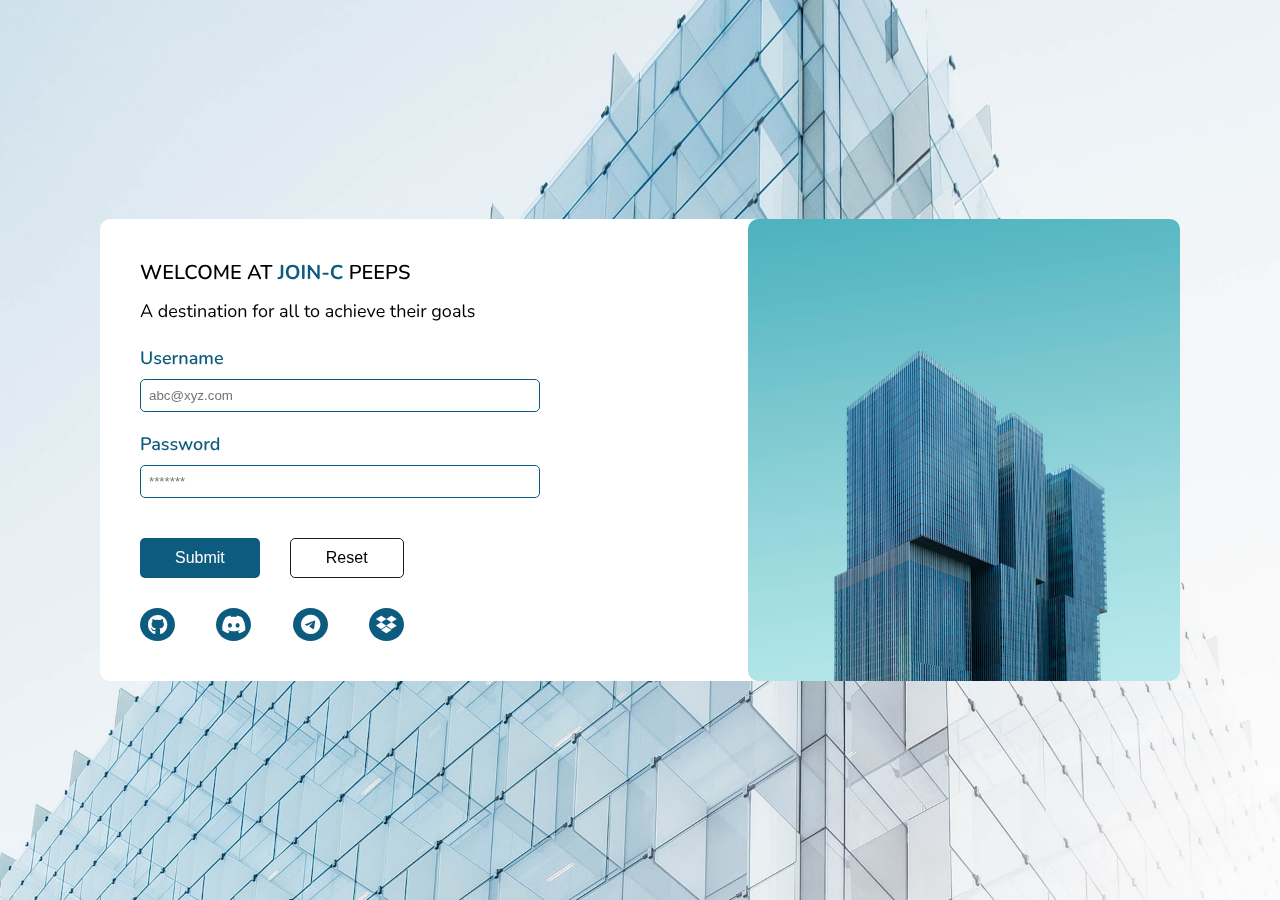
==== commit 25d99e05: "file check" ====
--- a/index.html
+++ b/index.html
@@ -28,6 +28,7 @@
           <div class="contact-left page3-box">
             <h3>Welcome at <span class="c-name">Join-C</span> peeps</h3>
             <p>A destination for all to achieve their goals</p>
+            <div id="error-message"></div>
             <form>
               <div class="input">
                 <div class="input-info">
@@ -44,7 +45,7 @@
               </div>
 
               <div class="btn">
-                <button type="button" onclick="saveData()" id="save_btn" class="btn-1">Submit</button>
+                <button type="button" id="save_btn" class="btn-1">Submit</button>
                 <button class="btn-2" type="reset">Reset</button>
               </div>
               <div class="social">
--- a/assests/styles/index.css
+++ b/assests/styles/index.css
@@ -29,6 +29,11 @@
   background: url(../images/bg1.jpg) no-repeat center center / cover;
   display: grid;
   align-items: center;
+}
+
+#error-message {
+  color: red;
+  font-weight: bold;
 }
 
 .contact h3 {
@@ -168,14 +173,14 @@
 }
 
 .social {
-  width: 400px;
+  width: 264px;
   display: flex;
   justify-content: space-between;
 }
 
 .social a {
-  width: 42px;
-  height: 39px;
+  width: 35px;
+  height: 33px;
   display: flex;
   align-items: center;
   justify-content: center;
@@ -189,9 +194,8 @@
 }
 
 .social a:hover {
-  transform: scale(1.3);
+  transform: scale(1.1);
   transition: 0.3s ease-in-out;
-  color: #fff;
 }
 
 /* RESPONSIVE */
